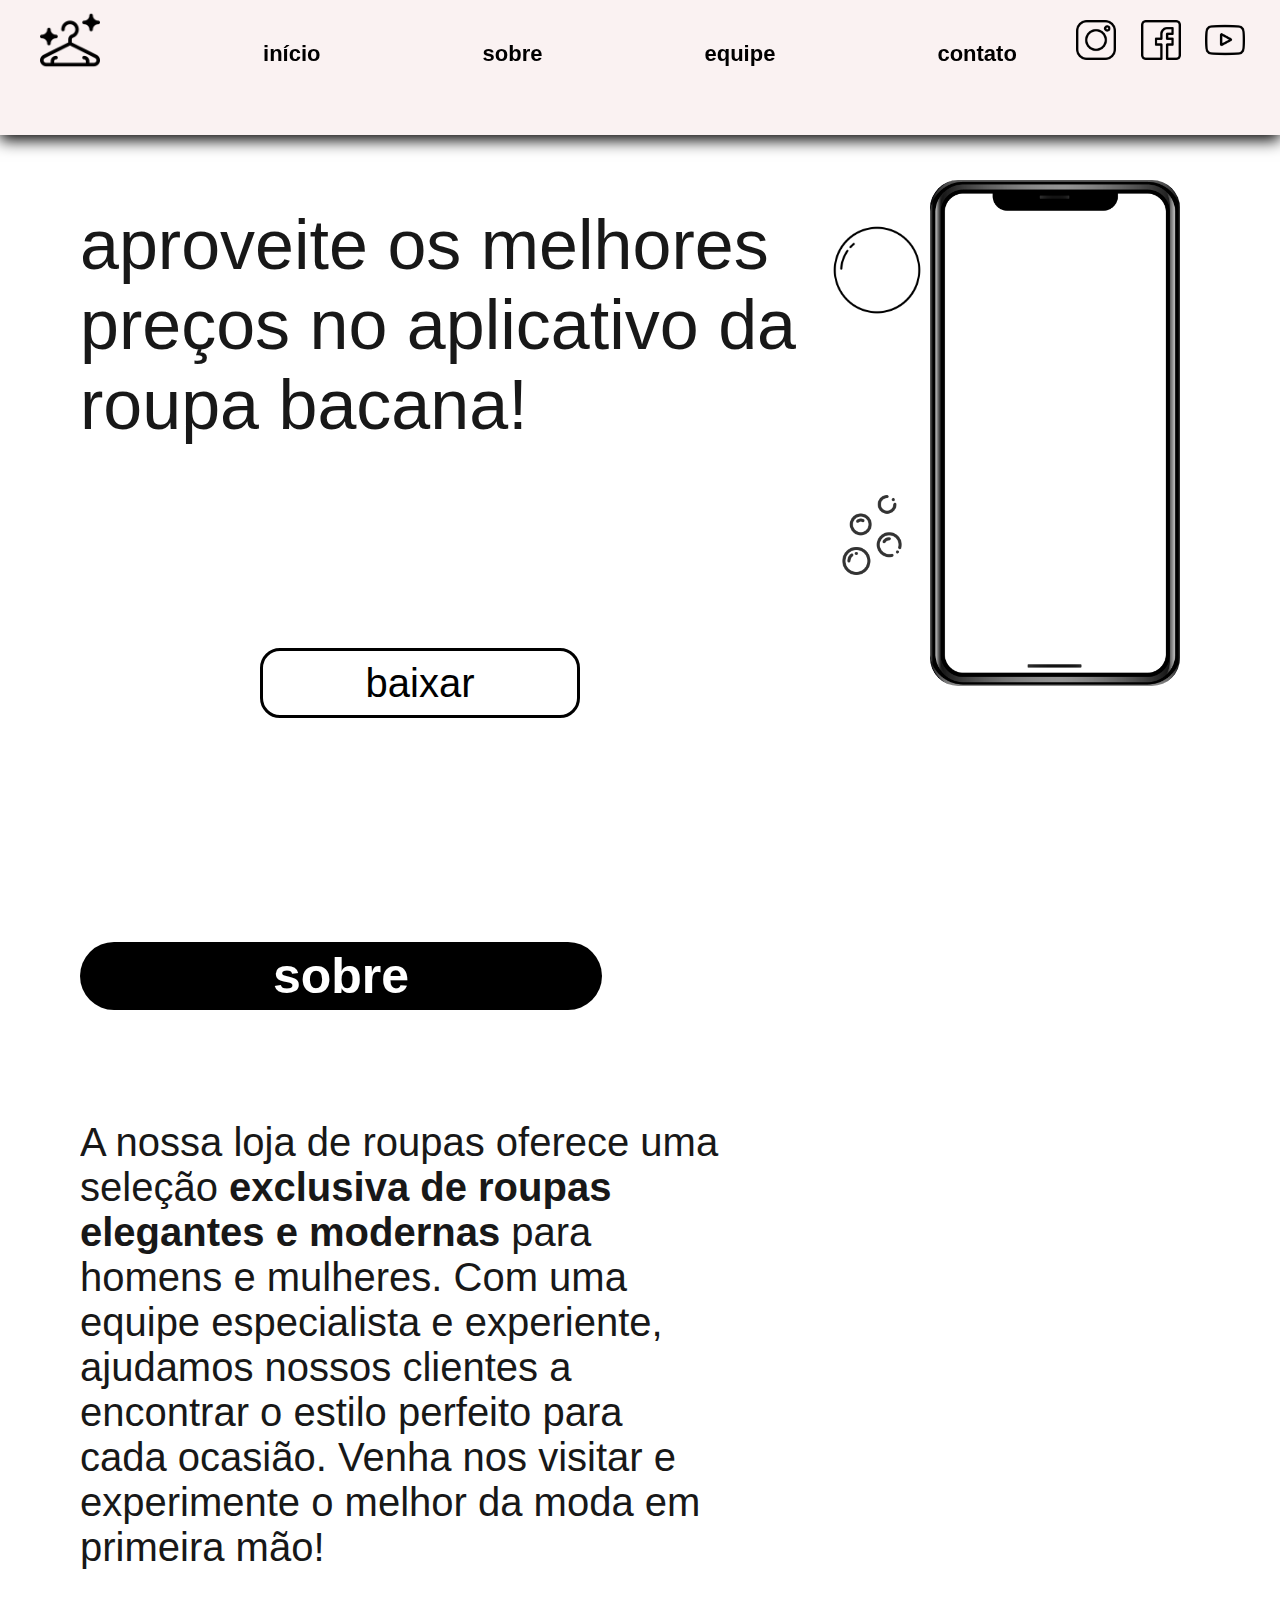
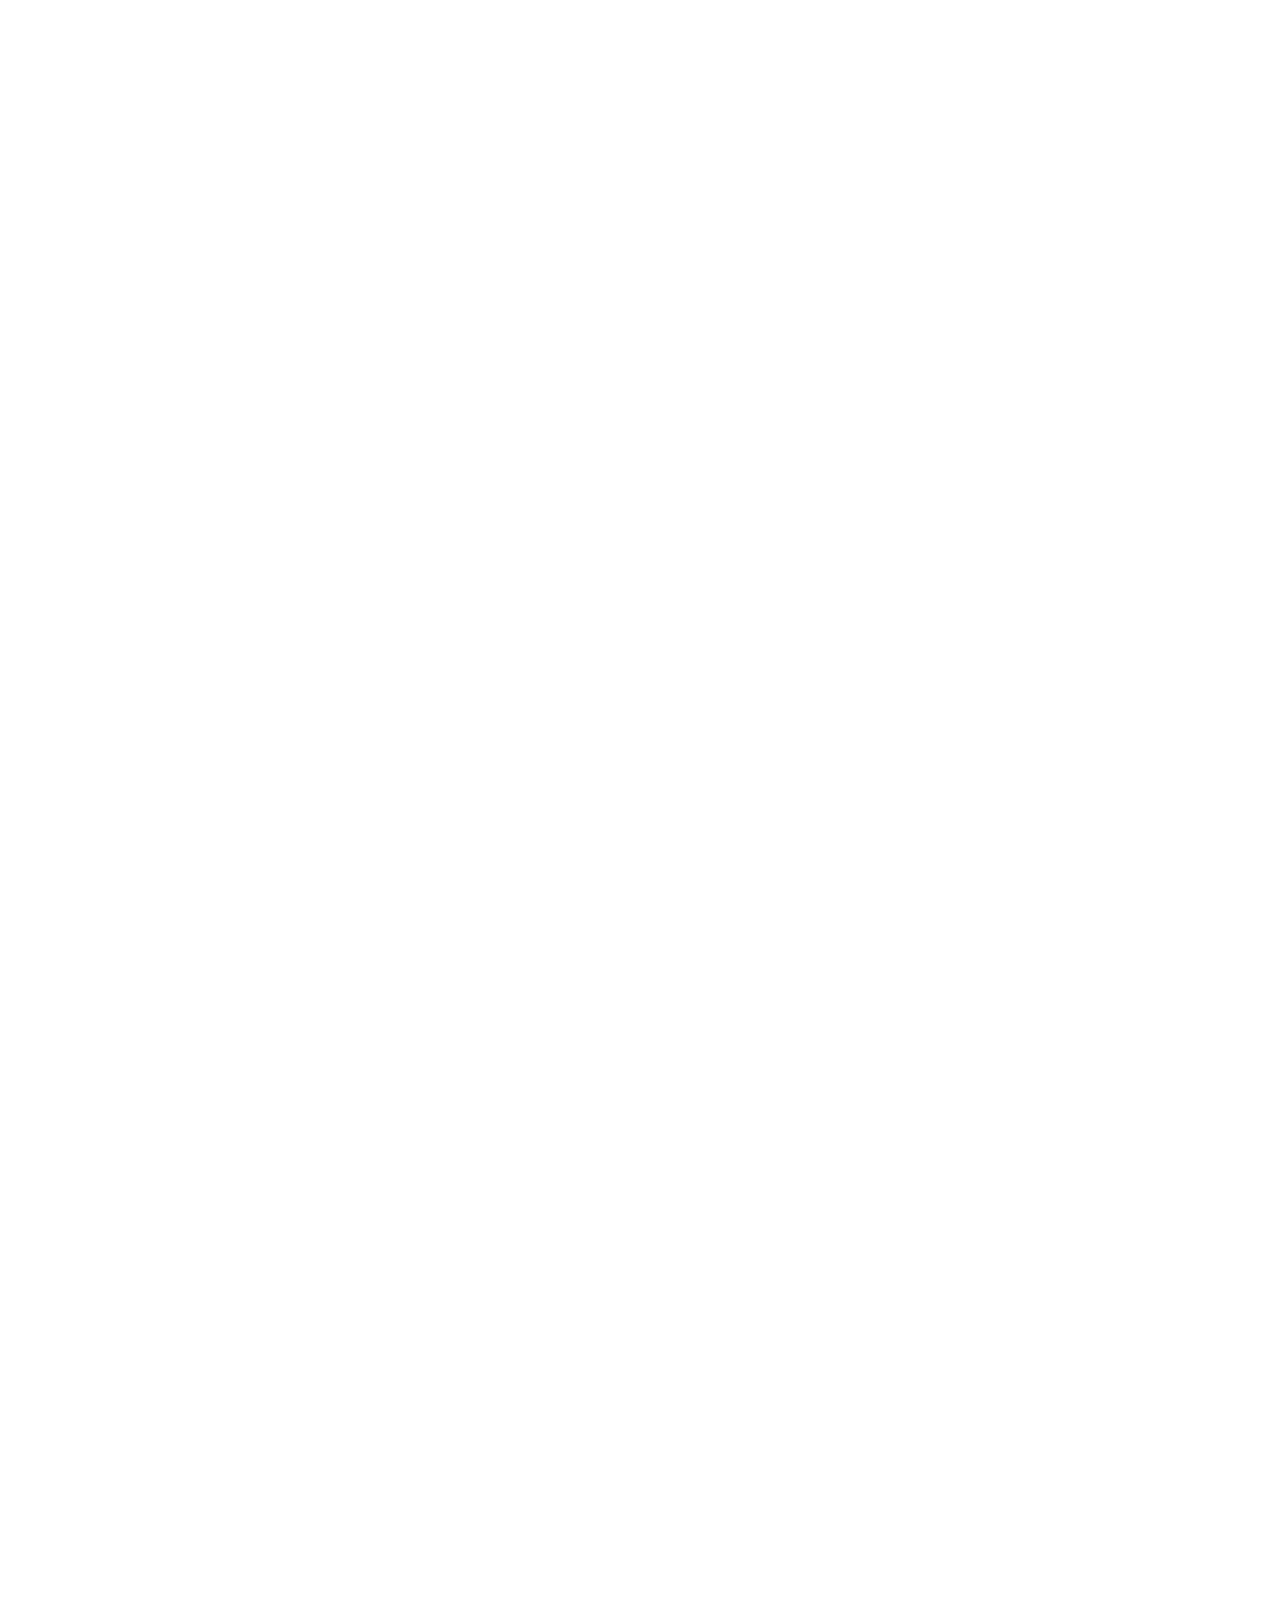
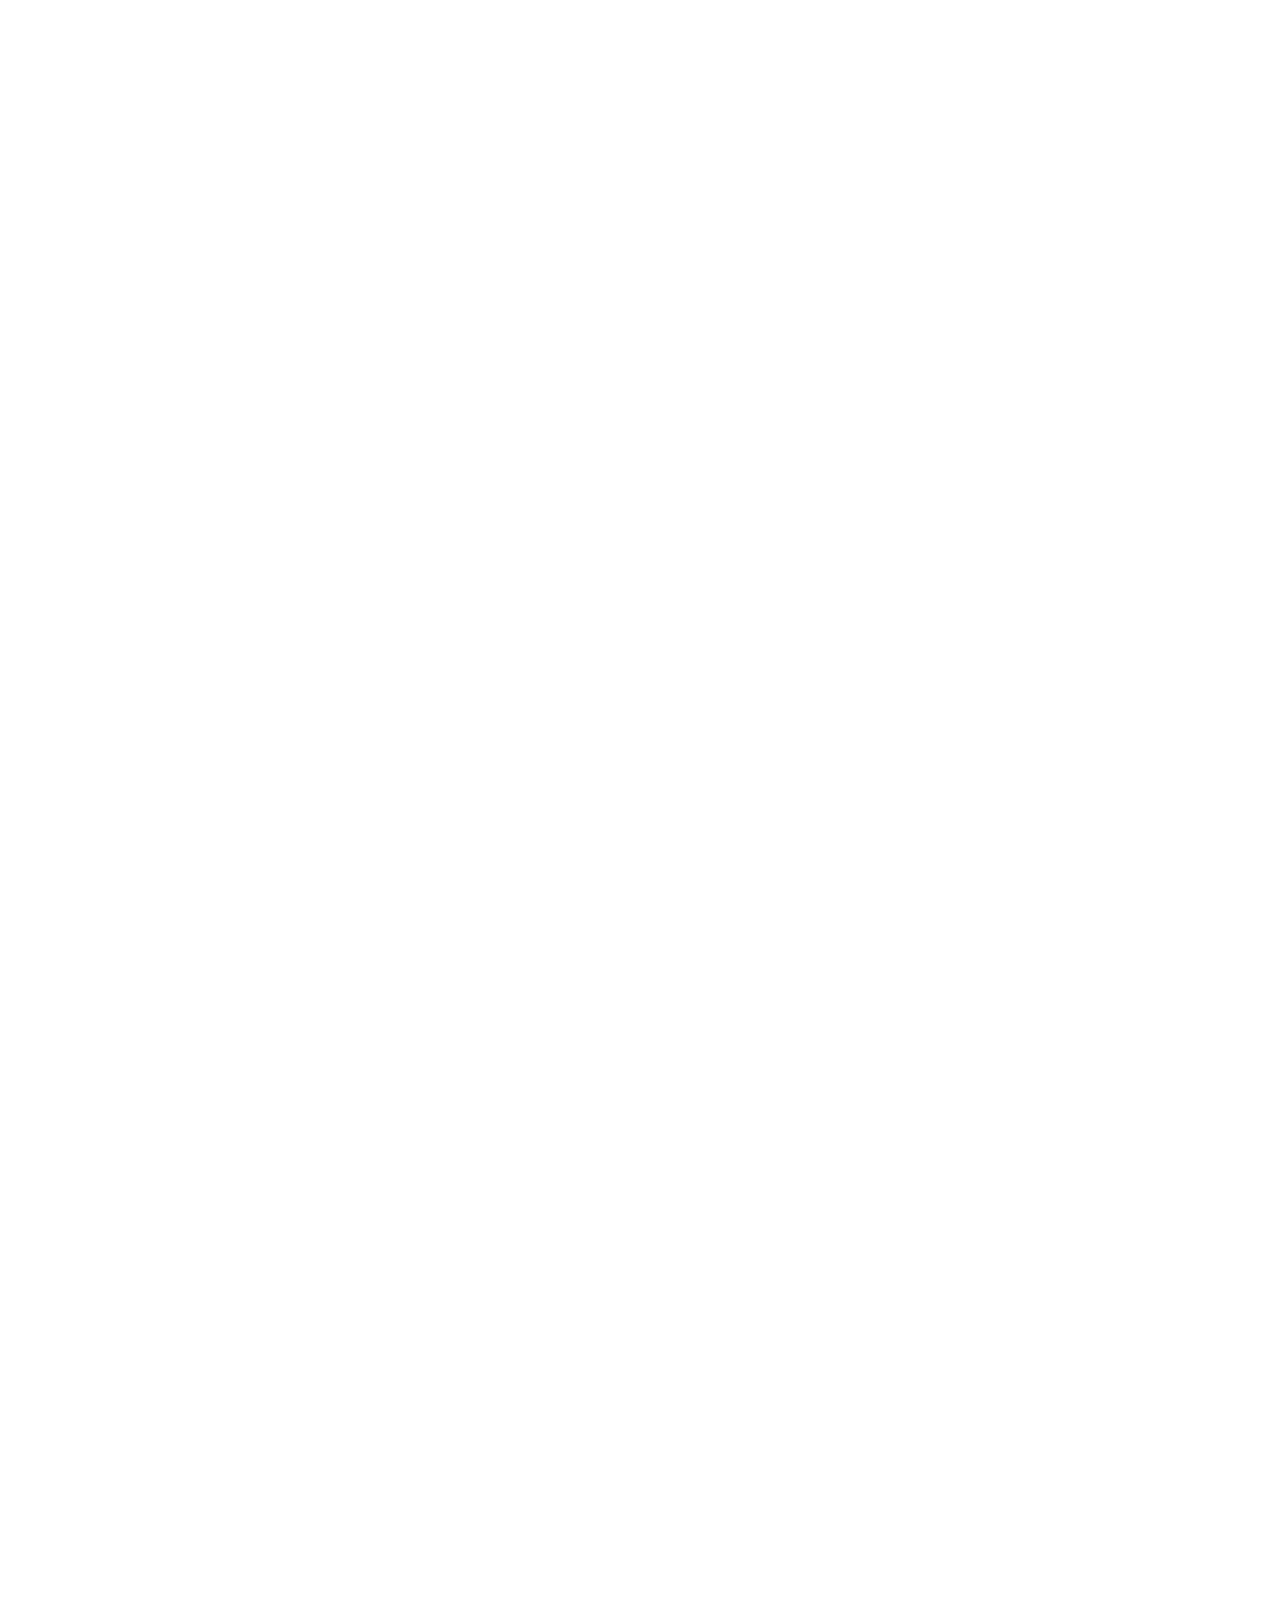
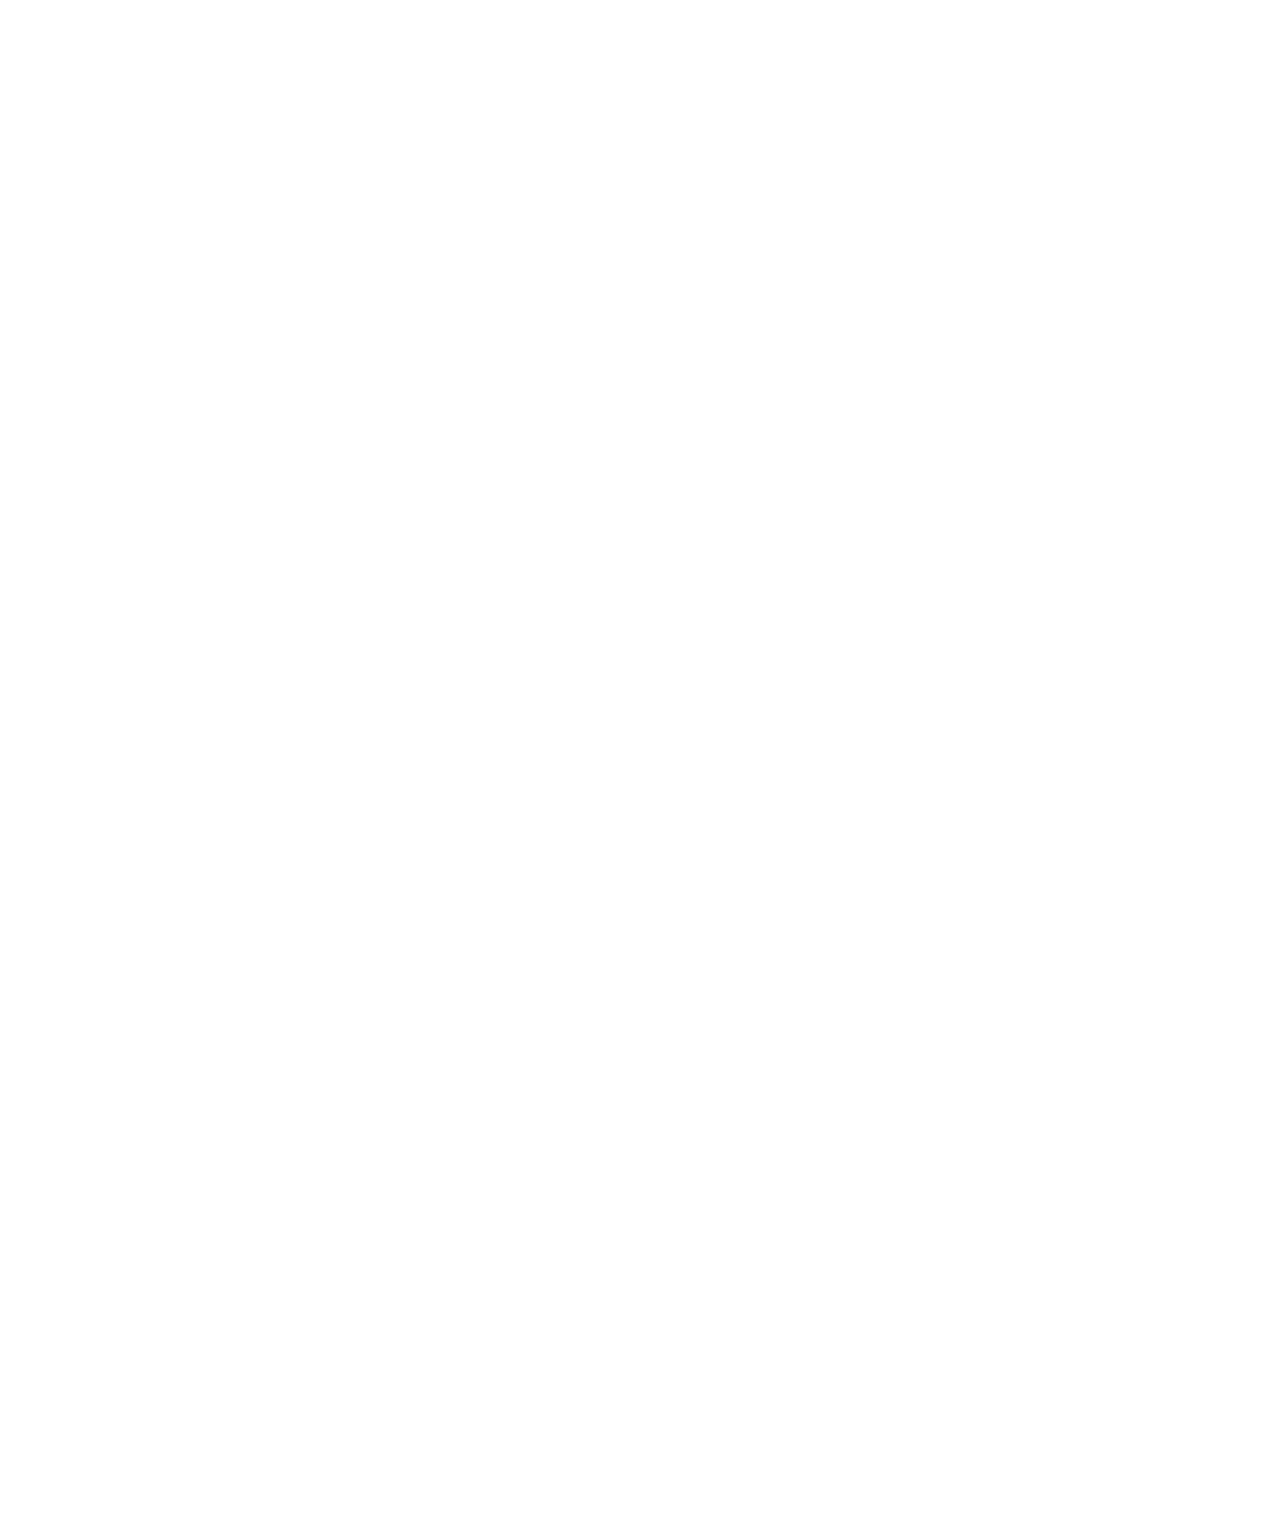
==== Modelo de Site/home/homepage.html @ 9d669c68 "Add files via upload" ====
<!DOCTYPE html>
<html lang="pt">
 <head>
        <meta charset="UTF-8">
        <meta http-equiv="X-UA-Compatible" content="IE=edge">
        <meta name="viewport" content="width=device-width, initial-scale=1.0">
        <title>Homepage</title>
        <link rel="stylesheet" href="homepage.css">
        <link rel="shortcut icon" href="icons and logos/icon.png.png" type="icon">
 </head>
 
   <body>
        <header>
            <div class="menu">
                <nav>
                    <div class="container">
                        <div></div>
                        <div id="home"><a href="#home">início</a></div>
                        <div id="about"><a href="#about">sobre</a></div>
                        <div id="work"><a href="#work">equipe</a></div>
                        <div id="contactus"><a href="#contactus">contato</a></div>
                        <span>
                            <img src="icons and logos/cabide.png" id="icon" width="60" height="60" alt="Logotipo" title="Logotipo">
                        </span>
                    </div>
                </nav>
            </div>
        </header>  
         <main>
            <span>
                <img src="../home/decorations/bolas-de-choco.png" id="bolinhas" width="80" height="80" alt="bolinhas">
                <img src="../home/decorations/circulo.png" id="bola" width="90" height="90" alt="bola">
            </span>
             <div class="sociais">
                 <span>
                     <a href=""><img src="icons and logos/instagram.png" id="insta" width="40" height="40" alt="Instagram" title="Instagram"></a>
                 </span>
                 <span>
                     <a href=""><img src="icons and logos/facebook.png" id="facebook" width="40" height="40" alt="Facebook" title="Facebook"></a>
                 </span>
                 <span>
                     <a href=""><img src="icons and logos/youtube.png" id="Youtube" width="40" height="40" alt="Youtube" title="Youtube"></a>
                 </span>
             </div>
             <span>
                 <img src="icons and logos/celular.png" id="phone" width="250" height="auto" alt="celular" title="Celular">
            <span class="banner">
                <p>aproveite os melhores preços no aplicativo da roupa bacana!</p>
                <a href="https://play.google.com/store/games"><button type="submit" id="download">baixar</button></a>
            </span>
                
             <section id="background-about"> 
                    <h2 class="title-about">sobre</h2>
                    <p class="about"> A nossa loja de roupas oferece uma seleção <strong>exclusiva de roupas elegantes e modernas</strong> para homens e mulheres. Com uma equipe especialista e experiente, ajudamos nossos clientes a encontrar o estilo perfeito para cada ocasião. Venha nos visitar e experimente o melhor da moda em primeira mão!</p>
            </section>
            <section>
                <h2 class="title-work">equipe</h2>
                <p class="work">Nossa equipe de loja de roupas online é composta por especialistas em moda, marketing e atendimento ao cliente. Trabalhamos juntos para oferecer aos nossos clientes uma experiência de compra excepcional, desde a seleção <strong>cuidadosa de roupas e acessórios</strong>  de alta qualidade até o suporte <strong>ágil e personalizado</strong>  durante todo o processo.</p>
            </section>
         </main>
    </body>
</html>
---- Modelo de Site/home/homepage.css ----
* {
    font-family: 'Trebuchet MS', 'Lucida Sans Unicode', 'Lucida Grande', 'Lucida Sans', Arial, sans-serif;
}
body {
    width: 100%;
    height: 700vh;
    margin: 0;
    background-color: rgb(255, 255, 255);
}
nav {
    background-color: rgb(250, 242, 242);
    position: fixed;
    top: 0px;
    left: 0px;
    display: flex;
    align-items: center;
    width: 100%;
    height: 15vh;
    z-index: 1; 
    box-shadow: 0px 5px 15px black;
}
.menu nav a {
    font-size: 22px;
    position: relative;
}
.menu nav a::after {
    content: " ";
    width: 0px;
    height: 5px;
    background-image: linear-gradient(45deg, #6f00ff, #8a49f1);
    position: absolute;
    top: 25px;
    left: 0px;
    transition: width 0.5s;
}
.menu nav a:hover::after {
    width: 60px;
}

a { color: black;
    text-decoration: none;
}

.container {
    width: 100%;
    height: 40%;
    justify-content: space-around;
    text-align: center;
    padding: 20px;
    font-size: 20px;
    display: flex; 
    background: border-box;
   
}

#home {
    font-weight: bold;
    display: inline;
    height: 30px;
}
#about {
    font-weight: bold;
    display: inline;
    height: 30px;
    cursor: pointer;
}
#work {
    font-weight: bold;
    display: inline;
    height: 30px;
}
#contactus {
    font-weight: bold;
    display: inline;
    height: 30px;
}

#icon {
    position: absolute;
    top: 10px;
    left: 40px;
    z-index: 1;
}

.sociais {
    position: fixed;
    top: 20px;
    right: 15px;
    margin-right: 20px;
    cursor: pointer;
    z-index: 1;
}

.sociais img {
    text-decoration: none;
    position: relative;
    max-width: 100%;
    transition: all 0.3s;
    
}
.sociais img:hover {
    width: 40px;
    height: 40px;
    transform: scale(1.1);
    opacity: 0.7;
}
#insta {
    margin-right: 20px;
}
#facebook {
   margin-right: 20px;
}
#youtube {
    margin-right: 0;
}

#phone {
    border-radius: 28px;
    background-image: url(https://s2.glbimg.com/wu_oq4FjGgamZZ61MpCBPyI8Vn8=/940x523/e.glbimg.com/og/ed/f/original/2018/07/03/assorted-blurred-background-boutique-994523.jpg);
    background-position: center;
    position: absolute;
    top: 20%;
    right: 100px;
}
#bolinhas {
    position: absolute;
    top: 55%;
    margin-left: 65%;
    opacity: 0.8;
}
#bola {
    position: absolute;
    top: 25%;
    margin-left: 65%;
}
.banner p{
    font-family: 'PT Sans', sans-serif;
    font-size: 70px;
    width: 60%;
    height: 10px;
    position: absolute;
    top: 15%;
    margin-left: 80px;
    opacity: 0.9;;
}
.title-about {
    font-family: 'PT Sans', sans-serif;
    color: #ffff;
    background-color: black;
    border-radius: 40px;
    font-size: 50px;
    width: 40%;
    position:absolute;
    top: 100%;
    margin-left: 80px;
    text-align: center;
    box-shadow: 0px, 0px, 15px black;
    padding: 5px;
}
#background-about {
    color: #6f00ff;
}

.about {
    color: black;
    font-family: 'PT Sans', sans-serif;
    font-size: 40px;
    font-weight: 500;
    width: 50%;
    position:absolute;
    top: 120%;
    margin-left: 80px;
    opacity: 0.9;
    text-align: left;
}
#download {
    background-color: transparent;
    font-size: 40px;
    width: 25%;
    height: 70px;
    position: absolute;
    top: 72%;
    left: 260px;
    border: 3px solid black;
    border-radius: 20px;
    justify-content: center;
    cursor: pointer;
}
.banner a button {
    text-decoration: none;
    position: relative;
    max-width: 100%;
    transition: all 0.3s;
}

.banner a button:hover {
    width: 20px;
    height: 20px;
    position: absolute;
    transform: scale(1.1);
    opacity: 0.8;
    box-shadow: 0px 0px 15px #8a49f1;
}
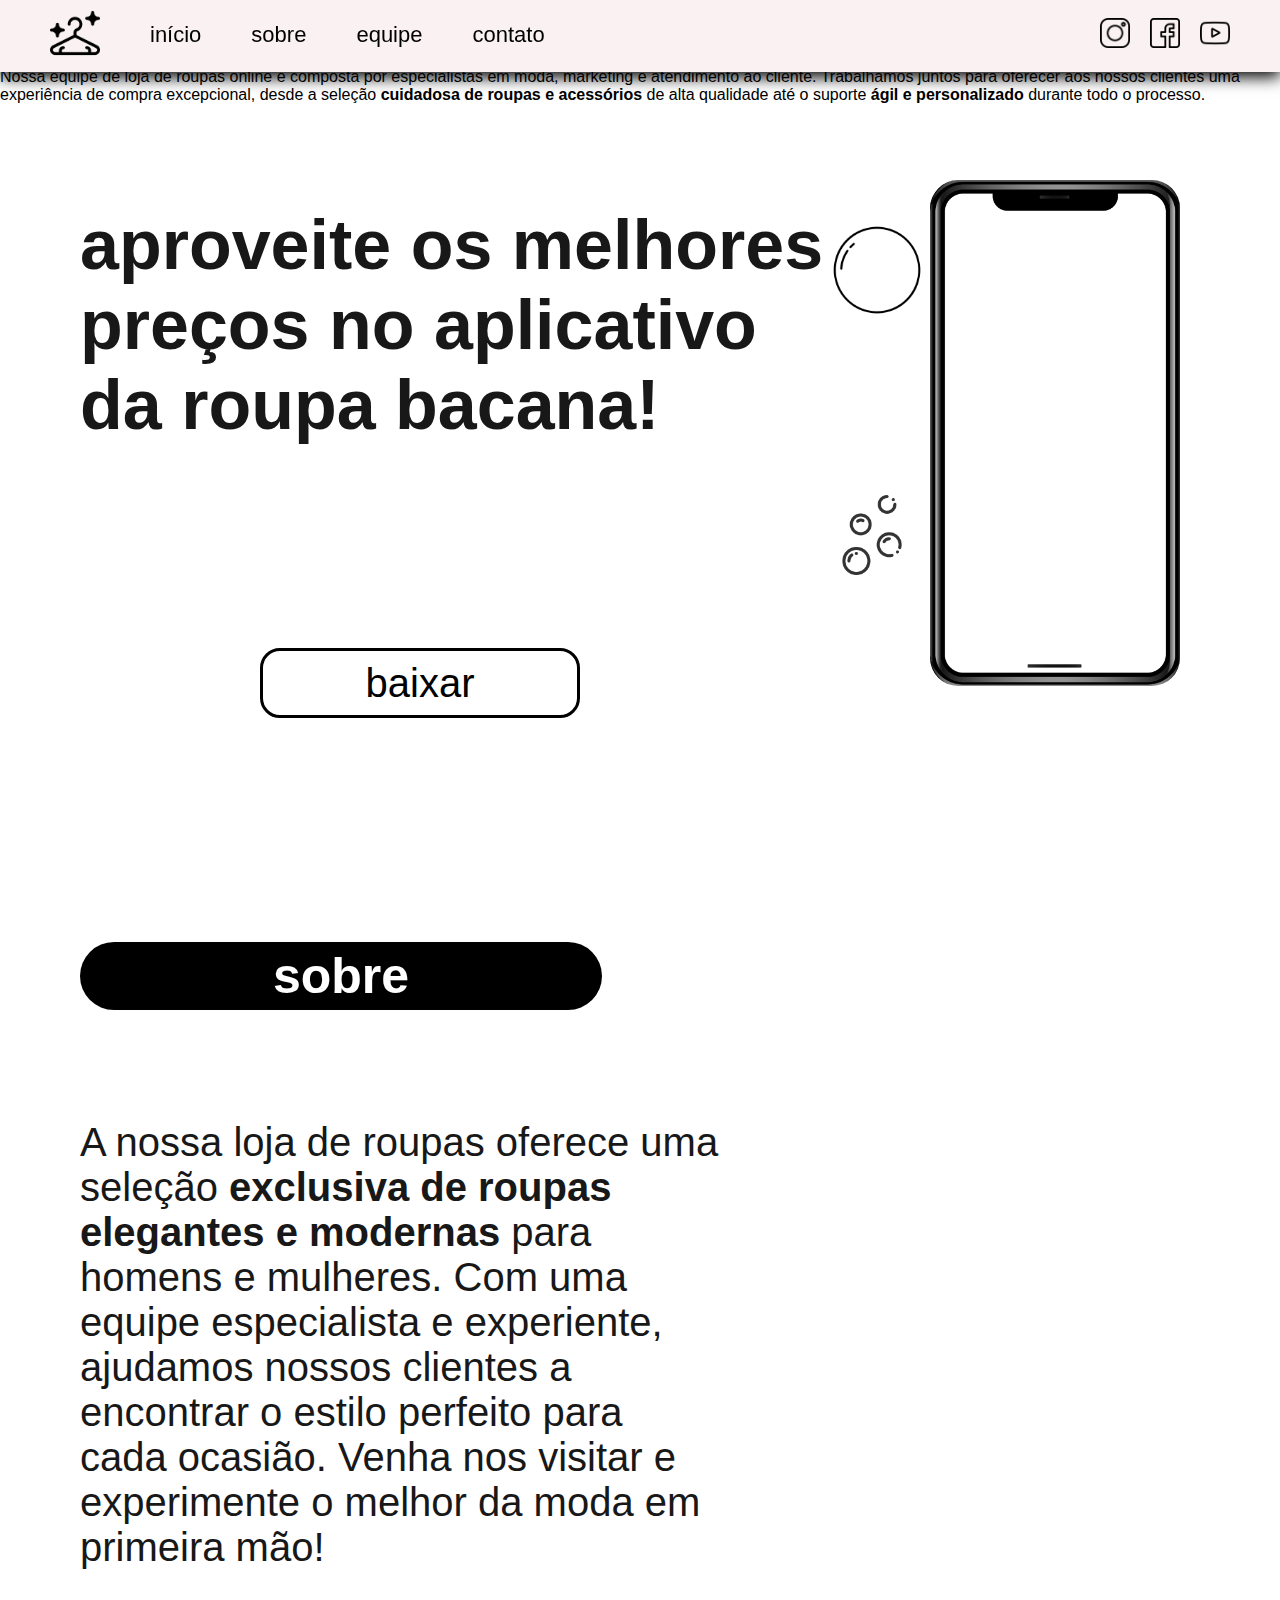
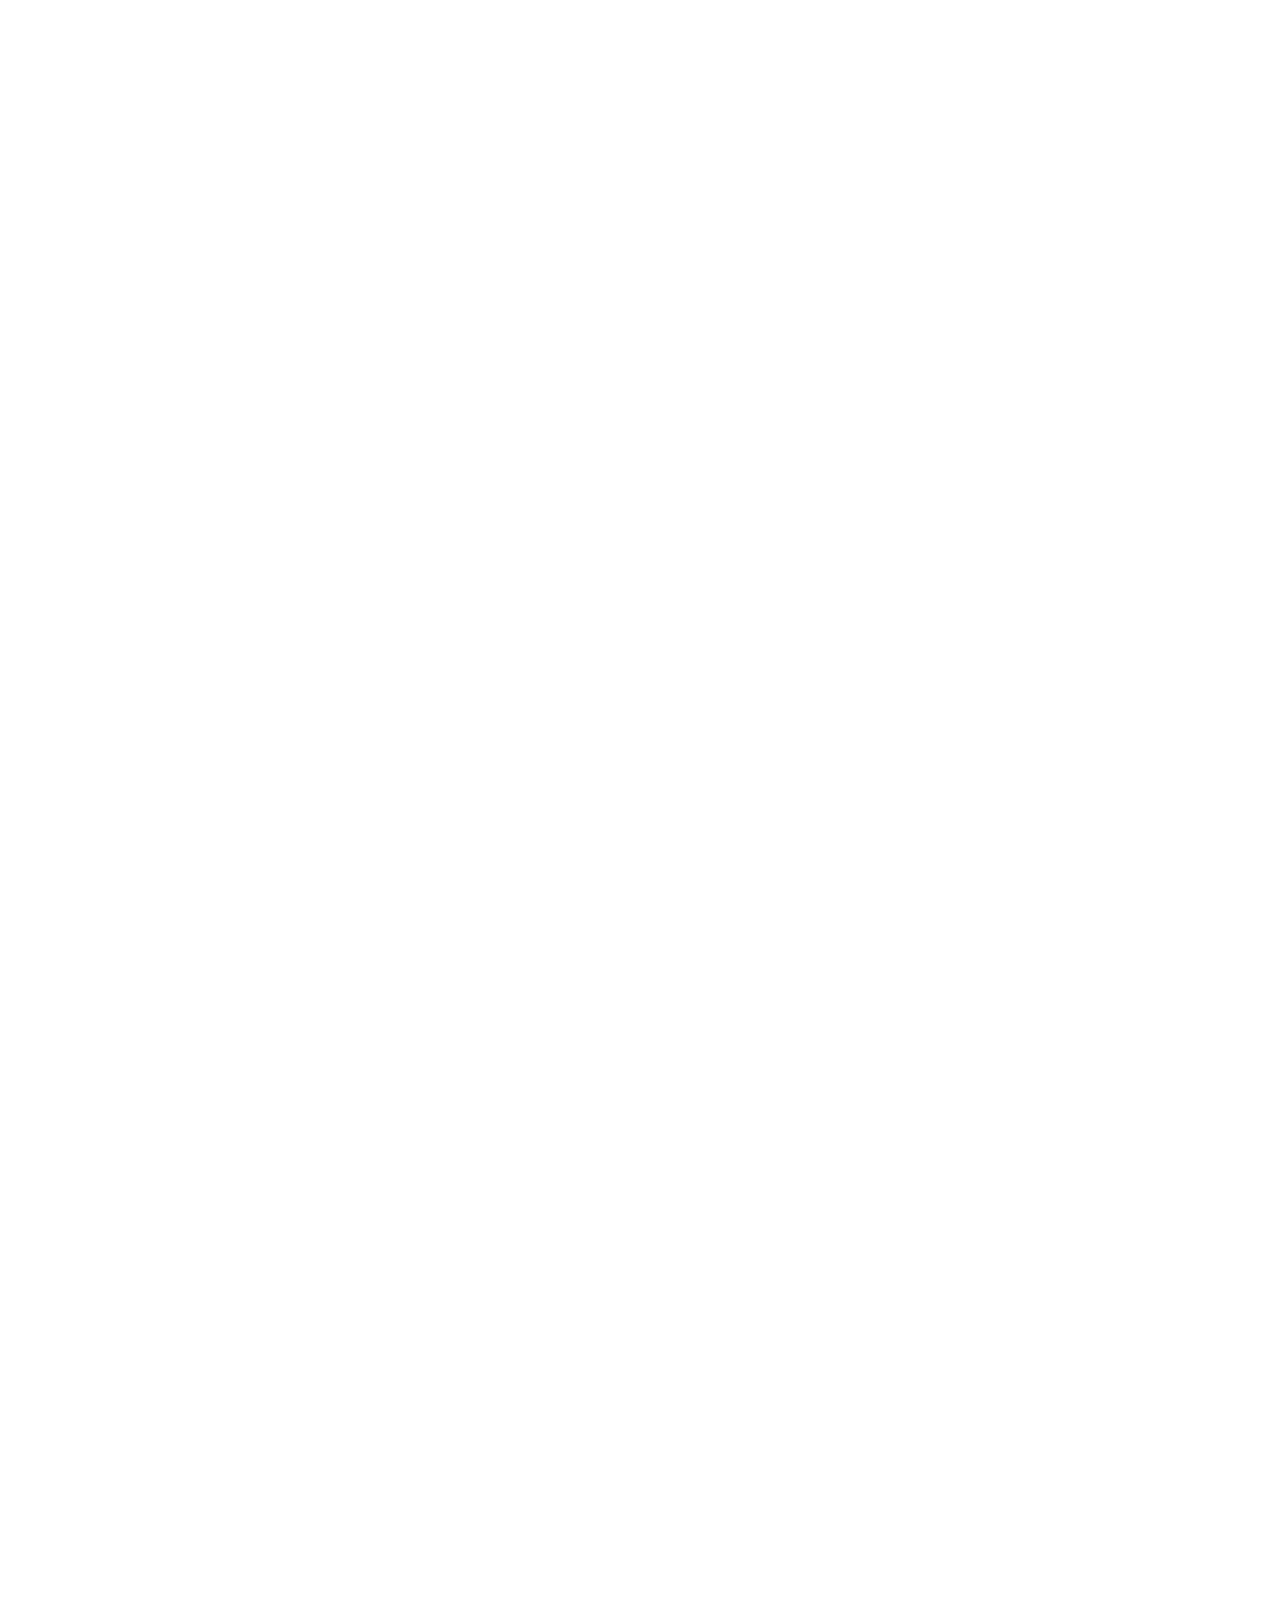
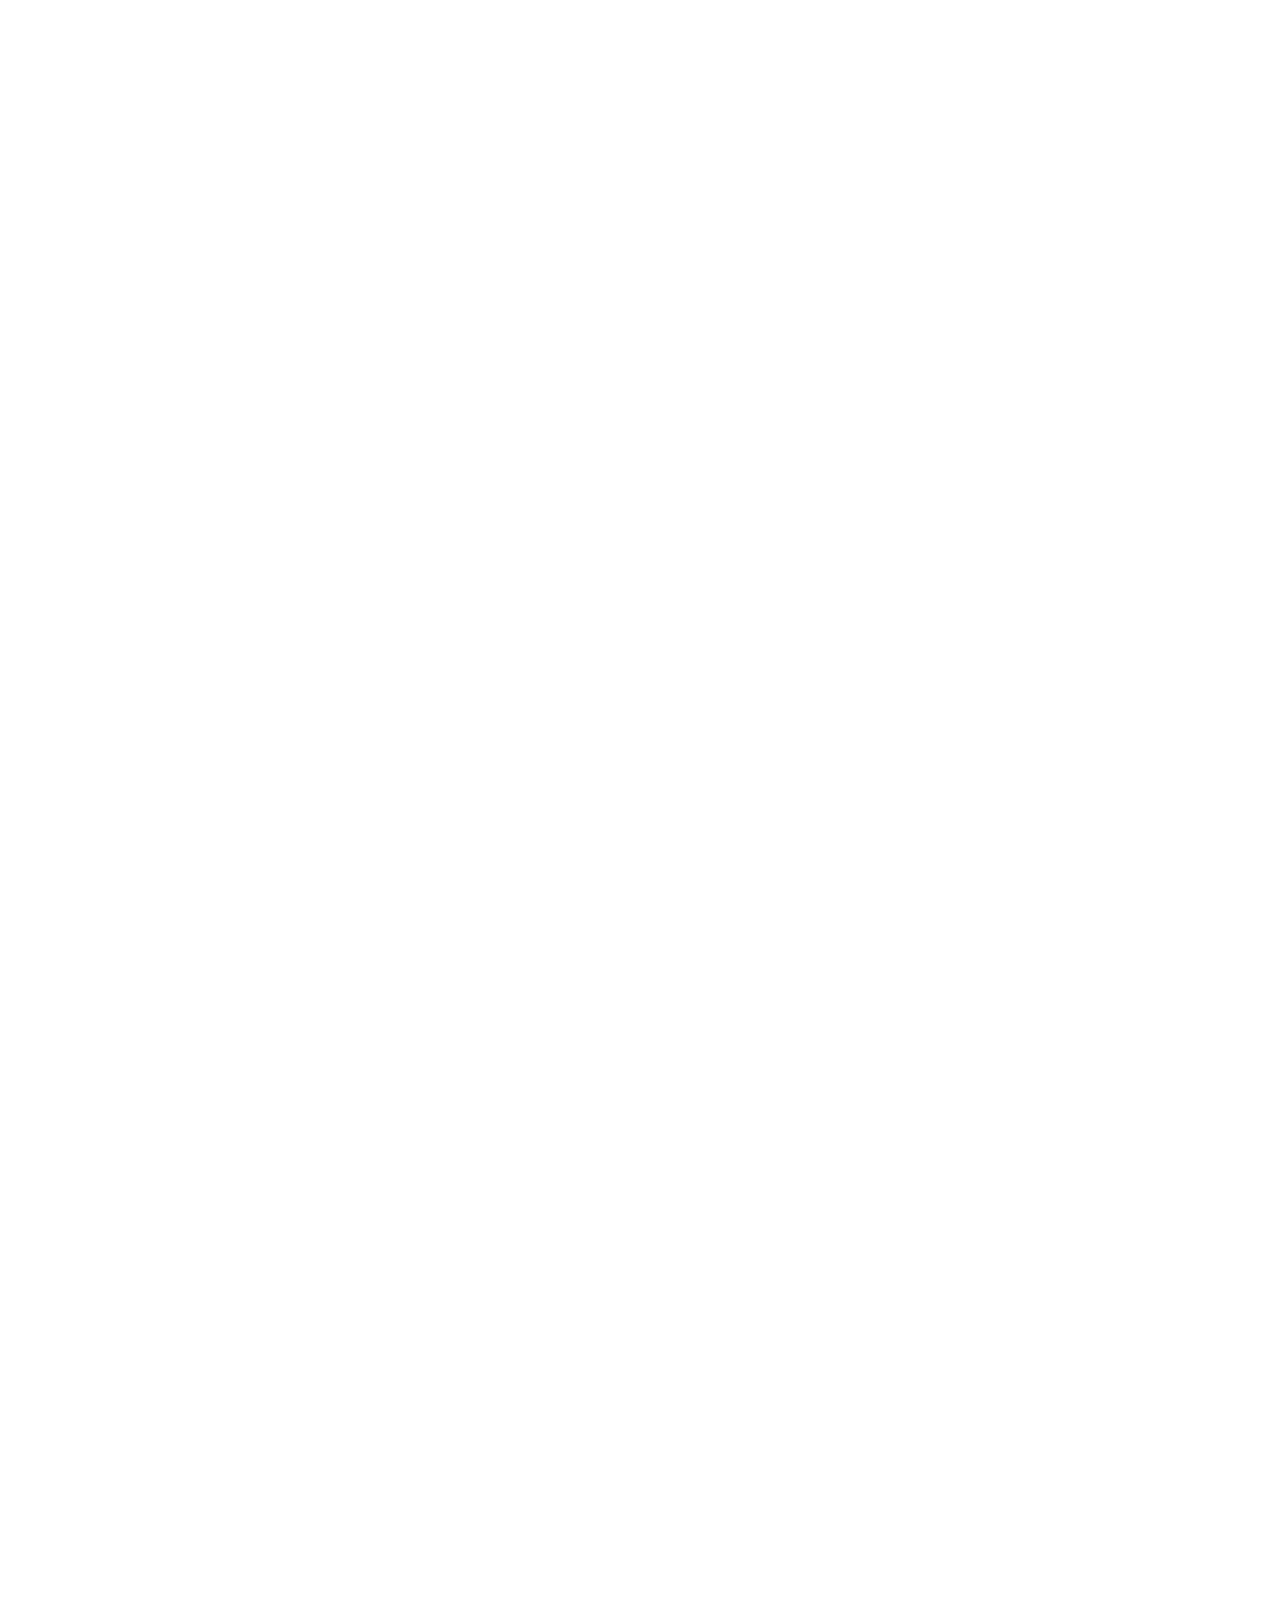
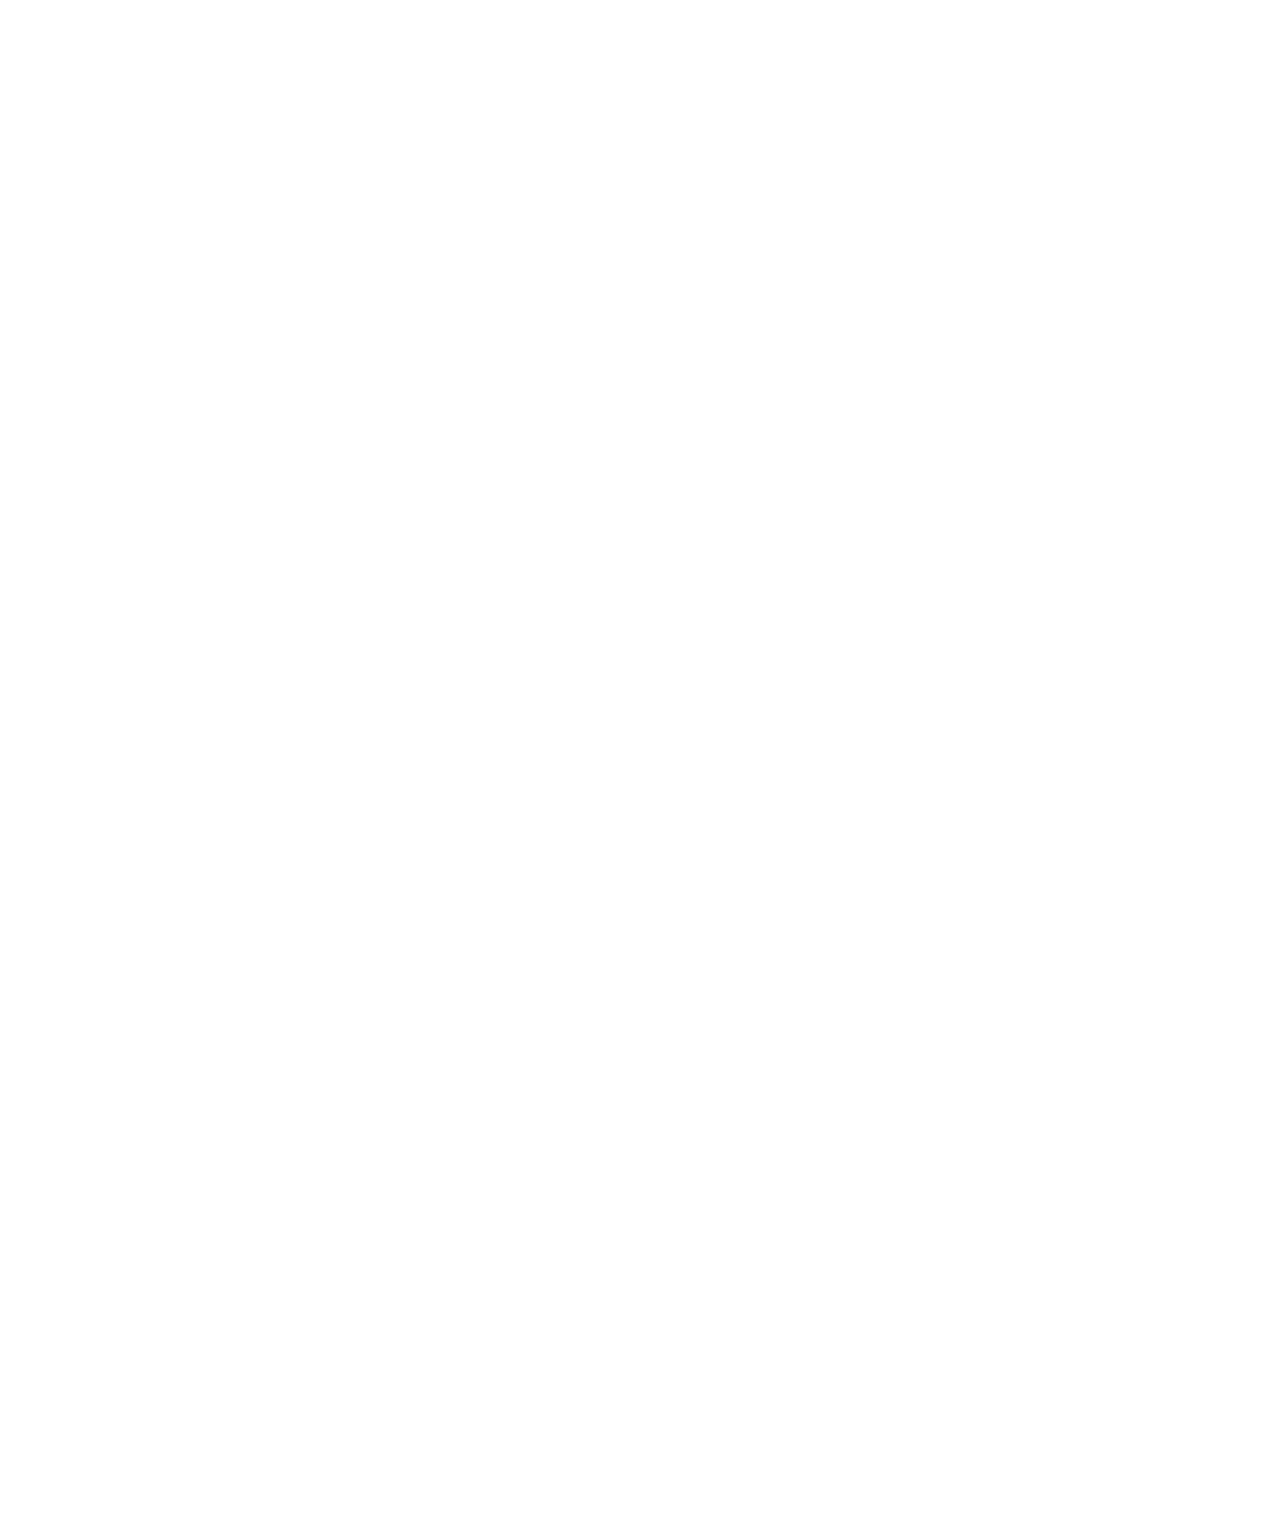
==== commit dc393ab1: "corrigindo nav" ====
--- a/Modelo de Site/home/homepage.html
+++ b/Modelo de Site/home/homepage.html
@@ -1,62 +1,59 @@
-<!DOCTYPE html>
-<html lang="pt">
- <head>
-        <meta charset="UTF-8">
-        <meta http-equiv="X-UA-Compatible" content="IE=edge">
-        <meta name="viewport" content="width=device-width, initial-scale=1.0">
-        <title>Homepage</title>
-        <link rel="stylesheet" href="homepage.css">
-        <link rel="shortcut icon" href="icons and logos/icon.png.png" type="icon">
- </head>
- 
-   <body>
-        <header>
-            <div class="menu">
-                <nav>
-                    <div class="container">
-                        <div></div>
-                        <div id="home"><a href="#home">início</a></div>
-                        <div id="about"><a href="#about">sobre</a></div>
-                        <div id="work"><a href="#work">equipe</a></div>
-                        <div id="contactus"><a href="#contactus">contato</a></div>
-                        <span>
-                            <img src="icons and logos/cabide.png" id="icon" width="60" height="60" alt="Logotipo" title="Logotipo">
-                        </span>
-                    </div>
-                </nav>
-            </div>
-        </header>  
-         <main>
-            <span>
-                <img src="../home/decorations/bolas-de-choco.png" id="bolinhas" width="80" height="80" alt="bolinhas">
-                <img src="../home/decorations/circulo.png" id="bola" width="90" height="90" alt="bola">
-            </span>
-             <div class="sociais">
-                 <span>
-                     <a href=""><img src="icons and logos/instagram.png" id="insta" width="40" height="40" alt="Instagram" title="Instagram"></a>
-                 </span>
-                 <span>
-                     <a href=""><img src="icons and logos/facebook.png" id="facebook" width="40" height="40" alt="Facebook" title="Facebook"></a>
-                 </span>
-                 <span>
-                     <a href=""><img src="icons and logos/youtube.png" id="Youtube" width="40" height="40" alt="Youtube" title="Youtube"></a>
-                 </span>
-             </div>
-             <span>
-                 <img src="icons and logos/celular.png" id="phone" width="250" height="auto" alt="celular" title="Celular">
-            <span class="banner">
-                <p>aproveite os melhores preços no aplicativo da roupa bacana!</p>
-                <a href="https://play.google.com/store/games"><button type="submit" id="download">baixar</button></a>
-            </span>
-                
-             <section id="background-about"> 
-                    <h2 class="title-about">sobre</h2>
-                    <p class="about"> A nossa loja de roupas oferece uma seleção <strong>exclusiva de roupas elegantes e modernas</strong> para homens e mulheres. Com uma equipe especialista e experiente, ajudamos nossos clientes a encontrar o estilo perfeito para cada ocasião. Venha nos visitar e experimente o melhor da moda em primeira mão!</p>
-            </section>
-            <section>
-                <h2 class="title-work">equipe</h2>
-                <p class="work">Nossa equipe de loja de roupas online é composta por especialistas em moda, marketing e atendimento ao cliente. Trabalhamos juntos para oferecer aos nossos clientes uma experiência de compra excepcional, desde a seleção <strong>cuidadosa de roupas e acessórios</strong>  de alta qualidade até o suporte <strong>ágil e personalizado</strong>  durante todo o processo.</p>
-            </section>
-         </main>
-    </body>
+<!DOCTYPE html>
+<html lang="pt">
+ <head>
+        <meta charset="UTF-8">
+        <meta http-equiv="X-UA-Compatible" content="IE=edge">
+        <meta name="viewport" content="width=device-width, initial-scale=1.0">
+        <title>Homepage</title>
+        <link rel="stylesheet" href="homepage.css">
+        <link rel="shortcut icon" href="icons and logos/icon.png.png" type="icon">
+        <link rel="stylesheet" href="@media.css">
+ </head>
+ 
+   <body>
+        <header>
+            <div class="menu">
+                <nav>
+                    <a class="logo" href="homepage.html">
+                        <img src="icons and logos/cabide.png">
+                    </a>
+                    <div class="container">
+                        <div><a href="#home">início</a></div>
+                        <div><a href="#about">sobre</a></div>
+                        <div><a href="#work">equipe</a></div>
+                        <div><a href="#contactus">contato</a></div>
+                    </div>
+                    <div class="white-box"></div>
+                    <div class="sociais">
+                            <a href=""><img src="icons and logos/instagram.png" id="insta" alt="Instagram" title="Instagram"></a>
+                
+                            <a href=""><img src="icons and logos/facebook.png" id="facebook" alt="Facebook" title="Facebook"></a>
+                        
+                            <a href=""><img src="icons and logos/youtube.png" id="Youtube" alt="Youtube" title="Youtube"></a>
+                    </div>
+                </nav>
+            </div>
+        </header>  
+         <main>
+            <span>
+                <img src="../home/decorations/bolas-de-choco.png" id="bolinhas" width="80" height="80" alt="bolinhas">
+                <img src="../home/decorations/circulo.png" id="bola" width="90" height="90" alt="bola">
+            </span>
+             
+            <span class="banner" id="home">
+                <p>aproveite os melhores preços no aplicativo da roupa bacana!</p>
+                <a href="https://play.google.com/store/games"><button type="submit" id="download">baixar</button></a>
+                <img src="icons and logos/celular.png" id="phone" width="250" height="auto" alt="celular" title="Celular">
+            </span>
+                
+             <section id="about"> 
+                    <h2 class="title-about">sobre</h2>
+                    <p class="about"> A nossa loja de roupas oferece uma seleção <strong>exclusiva de roupas elegantes e modernas</strong> para homens e mulheres. Com uma equipe especialista e experiente, ajudamos nossos clientes a encontrar o estilo perfeito para cada ocasião. Venha nos visitar e experimente o melhor da moda em primeira mão!</p>
+            </section>
+            <section>
+                <h2 class="title-work">equipe</h2>
+                <p class="work">Nossa equipe de loja de roupas online é composta por especialistas em moda, marketing e atendimento ao cliente. Trabalhamos juntos para oferecer aos nossos clientes uma experiência de compra excepcional, desde a seleção <strong>cuidadosa de roupas e acessórios</strong>  de alta qualidade até o suporte <strong>ágil e personalizado</strong>  durante todo o processo.</p>
+            </section>
+         </main>
+    </body>
 </html>--- a/Modelo de Site/home/homepage.css
+++ b/Modelo de Site/home/homepage.css
@@ -1,207 +1,209 @@
-* {
-    font-family: 'Trebuchet MS', 'Lucida Sans Unicode', 'Lucida Grande', 'Lucida Sans', Arial, sans-serif;
-}
-body {
-    width: 100%;
-    height: 700vh;
-    margin: 0;
-    background-color: rgb(255, 255, 255);
-}
-nav {
-    background-color: rgb(250, 242, 242);
-    position: fixed;
-    top: 0px;
-    left: 0px;
-    display: flex;
-    align-items: center;
-    width: 100%;
-    height: 15vh;
-    z-index: 1; 
-    box-shadow: 0px 5px 15px black;
-}
-.menu nav a {
-    font-size: 22px;
-    position: relative;
-}
-.menu nav a::after {
-    content: " ";
-    width: 0px;
-    height: 5px;
-    background-image: linear-gradient(45deg, #6f00ff, #8a49f1);
-    position: absolute;
-    top: 25px;
-    left: 0px;
-    transition: width 0.5s;
-}
-.menu nav a:hover::after {
-    width: 60px;
-}
-
-a { color: black;
-    text-decoration: none;
-}
-
-.container {
-    width: 100%;
-    height: 40%;
-    justify-content: space-around;
-    text-align: center;
-    padding: 20px;
-    font-size: 20px;
-    display: flex; 
-    background: border-box;
-   
-}
-
-#home {
-    font-weight: bold;
-    display: inline;
-    height: 30px;
-}
-#about {
-    font-weight: bold;
-    display: inline;
-    height: 30px;
-    cursor: pointer;
-}
-#work {
-    font-weight: bold;
-    display: inline;
-    height: 30px;
-}
-#contactus {
-    font-weight: bold;
-    display: inline;
-    height: 30px;
-}
-
-#icon {
-    position: absolute;
-    top: 10px;
-    left: 40px;
-    z-index: 1;
-}
-
-.sociais {
-    position: fixed;
-    top: 20px;
-    right: 15px;
-    margin-right: 20px;
-    cursor: pointer;
-    z-index: 1;
-}
-
-.sociais img {
-    text-decoration: none;
-    position: relative;
-    max-width: 100%;
-    transition: all 0.3s;
-    
-}
-.sociais img:hover {
-    width: 40px;
-    height: 40px;
-    transform: scale(1.1);
-    opacity: 0.7;
-}
-#insta {
-    margin-right: 20px;
-}
-#facebook {
-   margin-right: 20px;
-}
-#youtube {
-    margin-right: 0;
-}
-
-#phone {
-    border-radius: 28px;
-    background-image: url(https://s2.glbimg.com/wu_oq4FjGgamZZ61MpCBPyI8Vn8=/940x523/e.glbimg.com/og/ed/f/original/2018/07/03/assorted-blurred-background-boutique-994523.jpg);
-    background-position: center;
-    position: absolute;
-    top: 20%;
-    right: 100px;
-}
-#bolinhas {
-    position: absolute;
-    top: 55%;
-    margin-left: 65%;
-    opacity: 0.8;
-}
-#bola {
-    position: absolute;
-    top: 25%;
-    margin-left: 65%;
-}
-.banner p{
-    font-family: 'PT Sans', sans-serif;
-    font-size: 70px;
-    width: 60%;
-    height: 10px;
-    position: absolute;
-    top: 15%;
-    margin-left: 80px;
-    opacity: 0.9;;
-}
-.title-about {
-    font-family: 'PT Sans', sans-serif;
-    color: #ffff;
-    background-color: black;
-    border-radius: 40px;
-    font-size: 50px;
-    width: 40%;
-    position:absolute;
-    top: 100%;
-    margin-left: 80px;
-    text-align: center;
-    box-shadow: 0px, 0px, 15px black;
-    padding: 5px;
-}
-#background-about {
-    color: #6f00ff;
-}
-
-.about {
-    color: black;
-    font-family: 'PT Sans', sans-serif;
-    font-size: 40px;
-    font-weight: 500;
-    width: 50%;
-    position:absolute;
-    top: 120%;
-    margin-left: 80px;
-    opacity: 0.9;
-    text-align: left;
-}
-#download {
-    background-color: transparent;
-    font-size: 40px;
-    width: 25%;
-    height: 70px;
-    position: absolute;
-    top: 72%;
-    left: 260px;
-    border: 3px solid black;
-    border-radius: 20px;
-    justify-content: center;
-    cursor: pointer;
-}
-.banner a button {
-    text-decoration: none;
-    position: relative;
-    max-width: 100%;
-    transition: all 0.3s;
-}
-
-.banner a button:hover {
-    width: 20px;
-    height: 20px;
-    position: absolute;
-    transform: scale(1.1);
-    opacity: 0.8;
-    box-shadow: 0px 0px 15px #8a49f1;
-}
-
-
-
-
+* {
+    font-family: 'Trebuchet MS', 'Lucida Sans Unicode', 'Lucida Grande', 'Lucida Sans', Arial, sans-serif;
+}
+
+html{
+    scroll-behavior: smooth;
+}
+
+body {
+    height: 700vh;
+    margin: 0 auto;
+    background-color: rgb(255, 255, 255);
+}
+nav {
+    background-color: rgb(250, 242, 242);
+    position: fixed;
+    top: 0px;
+    display: flex;
+    justify-content: space-evenly;
+    align-items: center;
+    width: 100%;
+    height: 8vh;
+    z-index: 1; 
+    box-shadow: 0px 5px 15px black;
+}
+
+.logo img{
+    width: 50px;
+    margin-left: 50px;
+    margin-right: 50px;
+}
+.menu nav a {
+    font-size: 22px;
+    position: relative;
+}
+.menu nav a::after {
+    content: " ";
+    width: 0px;
+    height: 5px;
+    background-image: linear-gradient(45deg, #6f00ff, #8a49f1);
+    position: absolute;
+    top: 25px;
+    left: 0px;
+    transition: width 0.5s;
+}
+.container a:hover::after {
+    width: 60px;
+}
+
+a { color: black;
+    text-decoration: none;
+}
+
+.container {
+    width: 100%;
+    height: 40%;
+    gap: 50px;
+    text-align: center;
+    font-size: 20px;
+    display: flex; 
+    background: border-box;
+}
+
+.white-box{
+    background-color:  rgb(250, 242, 242);
+    width: 30vh;
+    height: 8vh;
+}
+
+#home {
+    font-weight: bold;
+    display: inline;
+    height: 30px;
+}
+#about {
+    font-weight: bold;
+    display: inline;
+    height: 30px;
+    cursor: pointer;
+}
+#work {
+    font-weight: bold;
+    display: inline;
+    height: 30px;
+}
+#contactus {
+    font-weight: bold;
+    display: inline;
+    height: 30px;
+}
+
+#icon {
+    position: absolute;
+    top: 10px;
+    left: 40px;
+    z-index: 1;
+}
+
+.sociais {
+    display: flex;
+    gap: 20px;
+    cursor: pointer;
+    margin-right: 50px;
+}
+
+.sociais img {
+    text-decoration: none;
+    position: relative;
+    width: 30px;
+    transition: all 0.3s; 
+}
+.sociais img:hover {
+    width: 40px;
+    height: 40px;
+    transform: scale(1.1);
+    opacity: 0.7;
+}
+
+#phone {
+    border-radius: 28px;
+    background-image: url(https://s2.glbimg.com/wu_oq4FjGgamZZ61MpCBPyI8Vn8=/940x523/e.glbimg.com/og/ed/f/original/2018/07/03/assorted-blurred-background-boutique-994523.jpg);
+    background-position: center;
+    position: absolute;
+    top: 20%;
+    right: 100px;
+}
+#bolinhas {
+    position: absolute;
+    top: 55%;
+    margin-left: 65%;
+    opacity: 0.8;
+}
+#bola {
+    position: absolute;
+    top: 25%;
+    margin-left: 65%;
+}
+.banner p{
+    font-family: 'PT Sans', sans-serif;
+    font-size: 70px;
+    width: 60%;
+    height: 10px;
+    position: absolute;
+    top: 15%;
+    margin-left: 80px;
+    opacity: 0.9;;
+}
+.title-about {
+    font-family: 'PT Sans', sans-serif;
+    color: #ffff;
+    background-color: black;
+    border-radius: 40px;
+    font-size: 50px;
+    width: 40%;
+    position:absolute;
+    top: 100%;
+    margin-left: 80px;
+    text-align: center;
+    box-shadow: 0px, 0px, 15px black;
+    padding: 5px;
+}
+#background-about {
+    color: #6f00ff;
+}
+
+.about {
+    color: black;
+    font-family: 'PT Sans', sans-serif;
+    font-size: 40px;
+    font-weight: 500;
+    width: 50%;
+    position:absolute;
+    top: 120%;
+    margin-left: 80px;
+    opacity: 0.9;
+    text-align: left;
+}
+#download {
+    background-color: transparent;
+    font-size: 40px;
+    width: 25%;
+    height: 70px;
+    position: absolute;
+    top: 72%;
+    left: 260px;
+    border: 3px solid black;
+    border-radius: 20px;
+    justify-content: center;
+    cursor: pointer;
+}
+.banner a button {
+    text-decoration: none;
+    position: relative;
+    max-width: 100%;
+    transition: all 0.3s;
+}
+
+.banner a button:hover {
+    width: 20px;
+    height: 20px;
+    position: absolute;
+    transform: scale(1.1);
+    opacity: 0.8;
+    box-shadow: 0px 0px 15px #8a49f1;
+}
+
+
+
+
--- a/Modelo de Site/home/@media.css
+++ b/Modelo de Site/home/@media.css
@@ -0,0 +1,12 @@
+@media screen and (max-width: 760px) {
+    body, header{
+        box-sizing: border-box;
+        width: 100%;
+        overflow-x: hidden;
+        z-index: 1;
+    }}
+
+.banner{
+    display: flex;
+    flex-direction: column-reverse;
+}